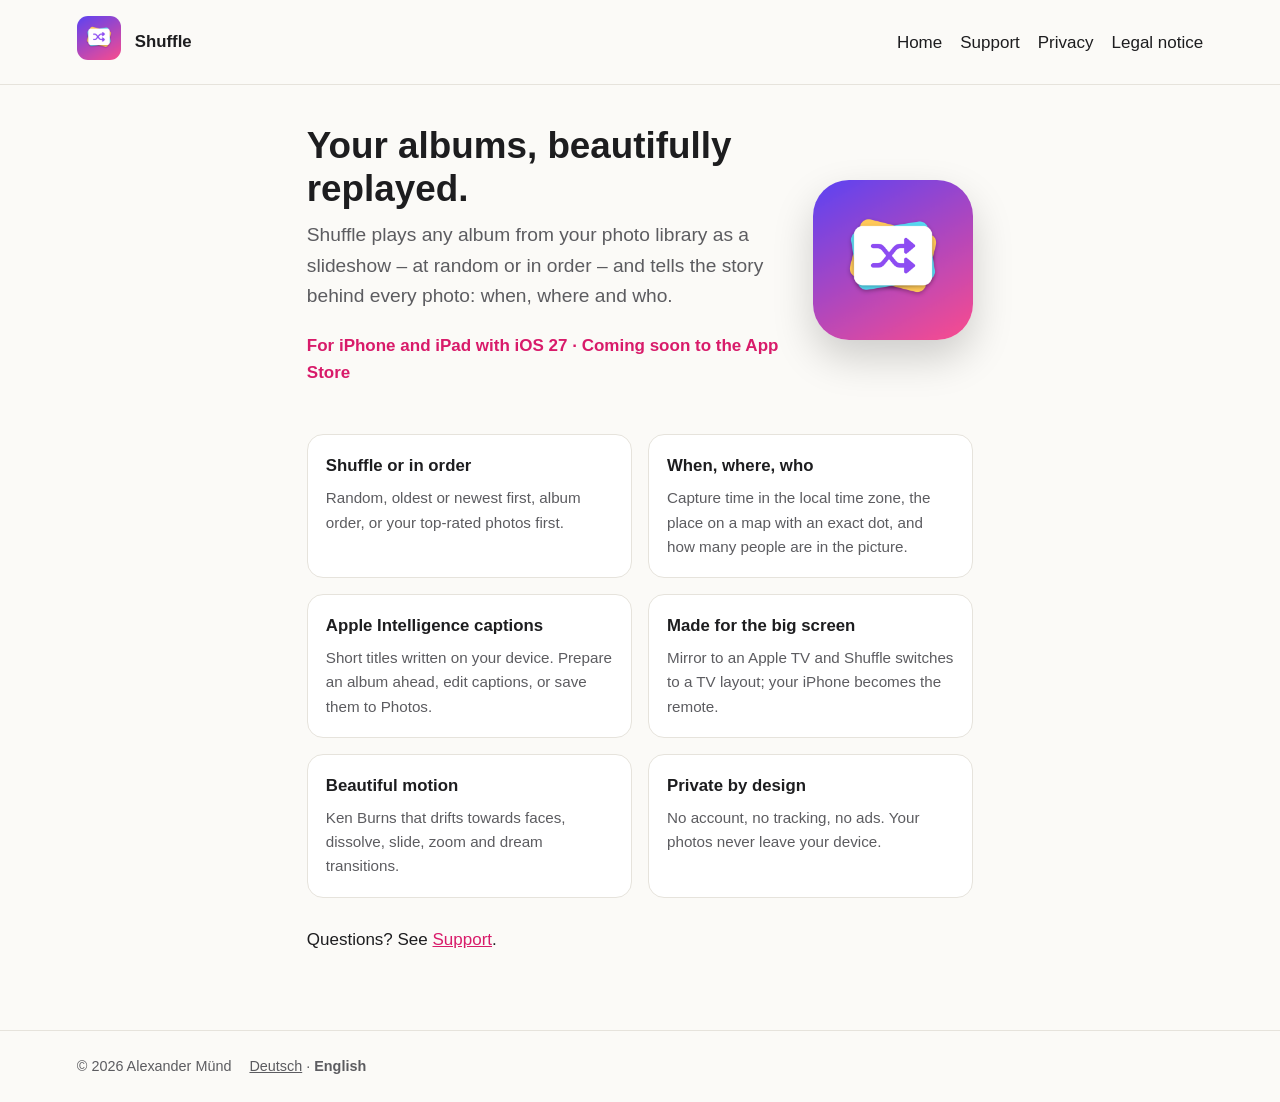
==== index.html @ f0638938 "Shuffle website: home, support, privacy policy, legal notice (en, de) Co-Authored-By: Claude Opus 5." ====
<!doctype html><html lang="en"><head><meta charset="utf-8"><meta name="viewport" content="width=device-width,initial-scale=1">
<link rel="stylesheet" href="style.css"><link rel="icon" href="favicon.png"><link rel="apple-touch-icon" href="apple-touch-icon.png">
<title>Shuffle – Photo Slideshows for iPhone, iPad and Apple TV</title><meta name="description" content="Play any photo album as a beautiful slideshow, shuffled or in order, with the story behind every photo."><link rel="alternate" hreflang="en" href="https://alymnd.github.io/shuffle-app/index.html"><link rel="alternate" hreflang="de" href="https://alymnd.github.io/shuffle-app/de/index.html"></head><body><header><a href="index.html"><img src="icon.png" alt=""></a><strong>Shuffle</strong><nav><a href="index.html">Home</a><a href="support.html">Support</a><a href="privacy.html">Privacy</a><a href="impressum.html">Legal notice</a></nav></header><main>
<div class="hero"><div><h1>Your albums, beautifully replayed.</h1>
<p class="lead">Shuffle plays any album from your photo library as a slideshow – at random or in order – and tells the story behind every photo: when, where and who.</p>
<p class="avail">For iPhone and iPad with iOS 27 · Coming soon to the App Store</p></div><img src="icon.png" alt="Shuffle app icon"></div>
<div class="grid">
<div class="card"><h3>Shuffle or in order</h3><p>Random, oldest or newest first, album order, or your top-rated photos first.</p></div>
<div class="card"><h3>When, where, who</h3><p>Capture time in the local time zone, the place on a map with an exact dot, and how many people are in the picture.</p></div>
<div class="card"><h3>Apple Intelligence captions</h3><p>Short titles written on your device. Prepare an album ahead, edit captions, or save them to Photos.</p></div>
<div class="card"><h3>Made for the big screen</h3><p>Mirror to an Apple TV and Shuffle switches to a TV layout; your iPhone becomes the remote.</p></div>
<div class="card"><h3>Beautiful motion</h3><p>Ken Burns that drifts towards faces, dissolve, slide, zoom and dream transitions.</p></div>
<div class="card"><h3>Private by design</h3><p>No account, no tracking, no ads. Your photos never leave your device.</p></div>
</div>
<p>Questions? See <a href="support.html">Support</a>.</p>
</main><footer><span>© 2026 Alexander Münd</span><span><a href="de/index.html" hreflang="de">Deutsch</a> · <strong>English</strong></span></footer></body></html>
---- style.css ----
:root{--bg:#fbfaf7;--fg:#1d1d1f;--muted:#5c5c60;--accent:#d81b6a;--card:#fff;--line:#e6e3dc}
@media (prefers-color-scheme:dark){:root{--bg:#141416;--fg:#f2f2f4;--muted:#a5a5ab;--accent:#ff6fa5;--card:#1e1e22;--line:#2c2c31}}
*{box-sizing:border-box}html{color-scheme:light dark}
body{margin:0;background:var(--bg);color:var(--fg);font:17px/1.6 -apple-system,BlinkMacSystemFont,"Segoe UI",Helvetica,Arial,sans-serif}
a{color:var(--accent)}
header{padding:16px 6vw;display:flex;align-items:center;gap:14px;border-bottom:1px solid var(--line);flex-wrap:wrap}
header strong{white-space:nowrap;font-size:1.05rem}
header img{width:44px;height:44px;border-radius:11px}
header nav{margin-left:auto;display:flex;gap:18px;flex-wrap:wrap;justify-content:flex-end}
header nav a{text-decoration:none;color:var(--fg);font-weight:500}
main{max-width:820px;margin:0 auto;padding:40px 6vw 60px}
.hero{display:grid;grid-template-columns:1fr auto;gap:28px;align-items:center;margin-bottom:40px}
.hero>img{width:160px;height:160px;border-radius:36px;box-shadow:0 18px 40px rgba(0,0,0,.18)}
h1{font-size:2.3rem;line-height:1.15;margin:0 0 10px}h2{margin-top:2.2em}h3{margin-top:1.6em}
.lead{font-size:1.2rem;color:var(--muted);margin:0 0 20px}
.avail{margin:0 0 8px;font-weight:600;color:var(--accent)}
.badge{display:inline-block;background:var(--fg);color:var(--bg);padding:10px 18px;border-radius:10px;text-decoration:none;font-weight:600}
.appstore{display:inline-block;margin:6px 0 0;line-height:0}
.appstore img{height:60px;width:auto}
.grid{display:grid;grid-template-columns:repeat(auto-fit,minmax(230px,1fr));gap:16px;margin:28px 0}
.card{background:var(--card);border:1px solid var(--line);border-radius:16px;padding:18px}
.card h3{margin:0 0 6px;font-size:1.05rem}.card p{margin:0;color:var(--muted);font-size:.95rem}
footer{border-top:1px solid var(--line);padding:24px 6vw;color:var(--muted);font-size:.9rem;display:flex;gap:18px;flex-wrap:wrap}
footer a{color:var(--muted)}
.note{background:var(--card);border-left:4px solid var(--accent);padding:12px 16px;border-radius:8px}
@media (max-width:640px){header{gap:10px 12px}header nav{margin-left:0;width:100%;justify-content:flex-start;gap:14px;font-size:.95rem;overflow-x:auto;flex-wrap:nowrap;padding-bottom:2px}header nav a{white-space:nowrap}.hero{grid-template-columns:1fr}.hero>img{width:110px;height:110px;border-radius:26px}h1{font-size:1.8rem}}
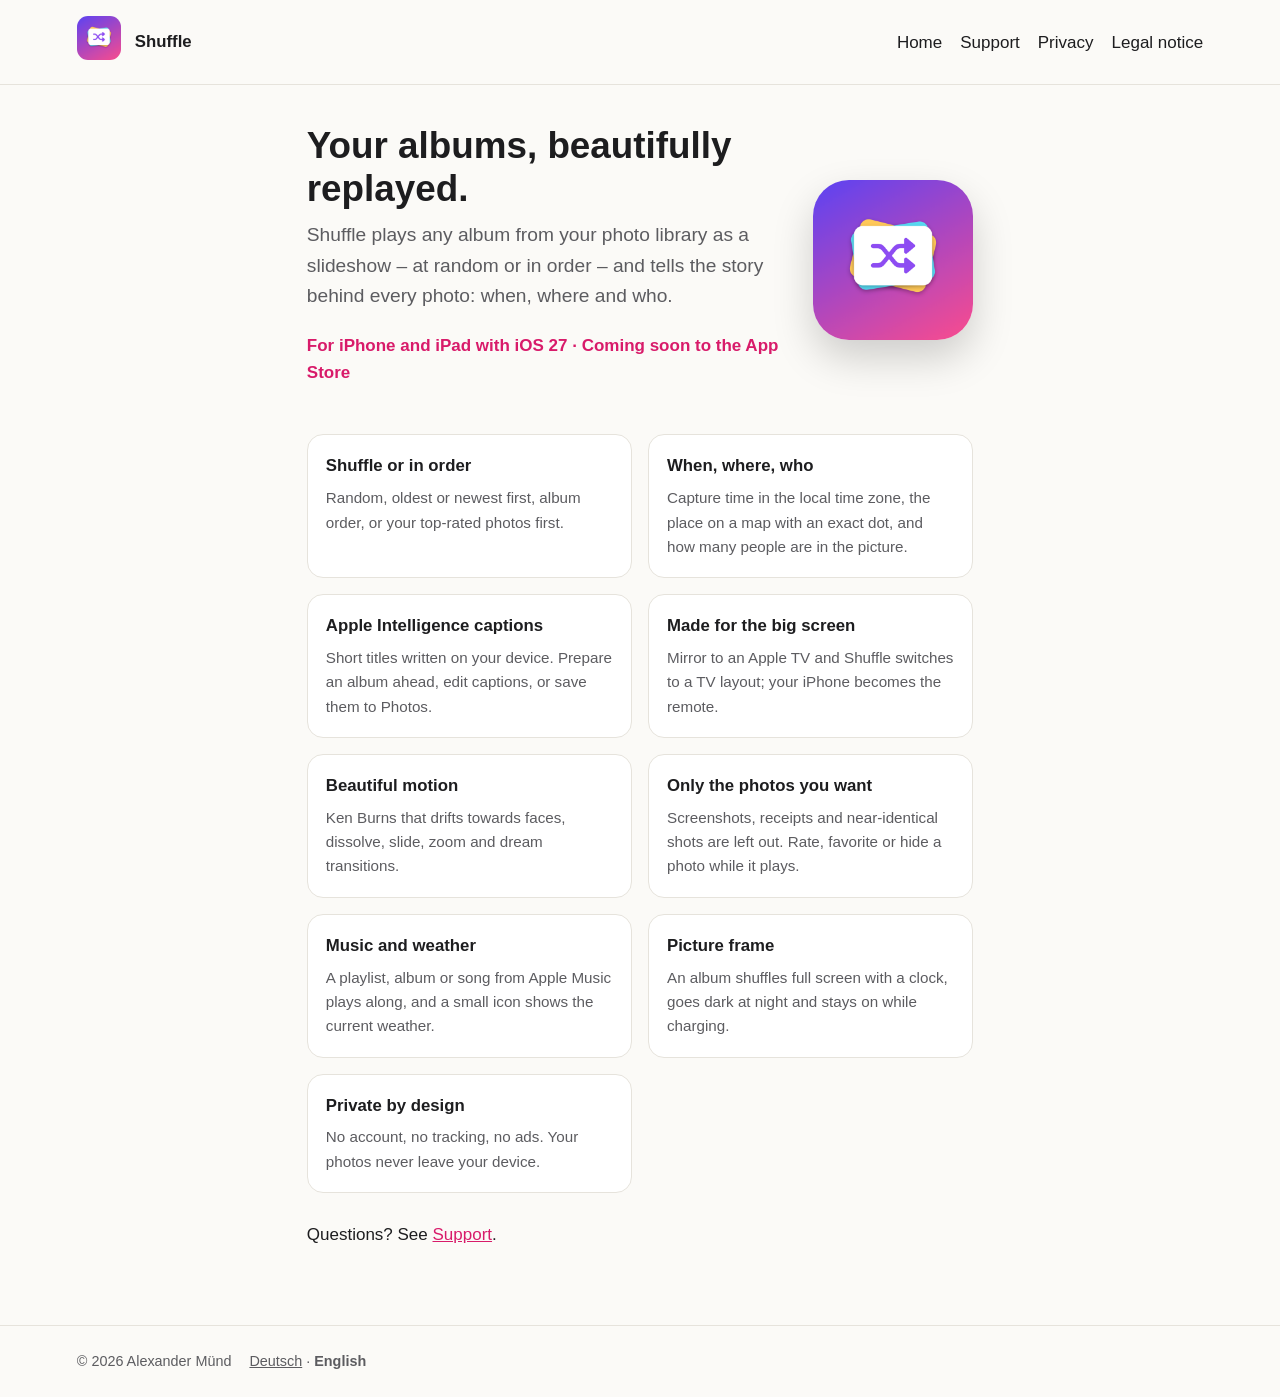
==== commit 3349f4ae: "Privacy policy: remove Spotify, add photo selection and hidden photos; new feature cards Co-Authored" ====
--- a/index.html
+++ b/index.html
@@ -10,6 +10,9 @@
 <div class="card"><h3>Apple Intelligence captions</h3><p>Short titles written on your device. Prepare an album ahead, edit captions, or save them to Photos.</p></div>
 <div class="card"><h3>Made for the big screen</h3><p>Mirror to an Apple TV and Shuffle switches to a TV layout; your iPhone becomes the remote.</p></div>
 <div class="card"><h3>Beautiful motion</h3><p>Ken Burns that drifts towards faces, dissolve, slide, zoom and dream transitions.</p></div>
+<div class="card"><h3>Only the photos you want</h3><p>Screenshots, receipts and near-identical shots are left out. Rate, favorite or hide a photo while it plays.</p></div>
+<div class="card"><h3>Music and weather</h3><p>A playlist, album or song from Apple Music plays along, and a small icon shows the current weather.</p></div>
+<div class="card"><h3>Picture frame</h3><p>An album shuffles full screen with a clock, goes dark at night and stays on while charging.</p></div>
 <div class="card"><h3>Private by design</h3><p>No account, no tracking, no ads. Your photos never leave your device.</p></div>
 </div>
 <p>Questions? See <a href="support.html">Support</a>.</p>
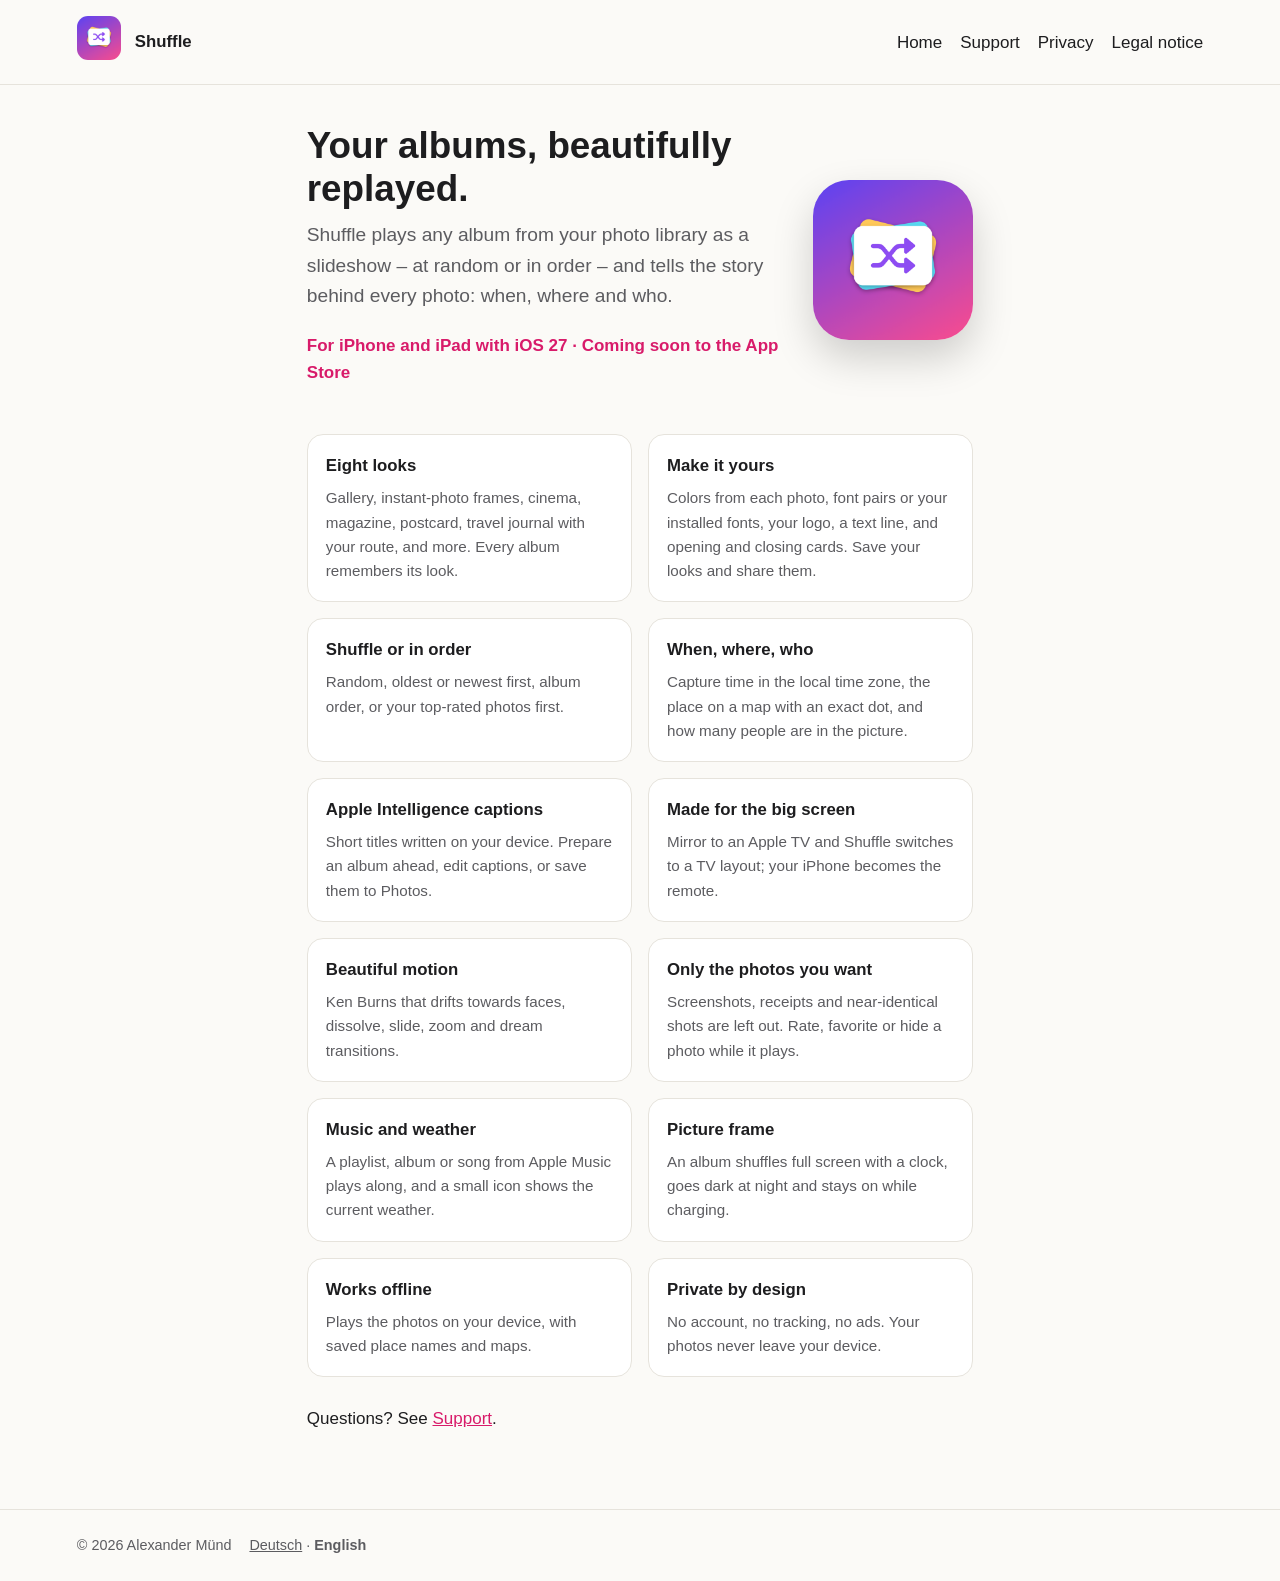
==== commit 915cd35c: "Slideshow styles, logo and offline: feature cards, help and privacy policy Co-Authored-By: Claude Op" ====
--- a/index.html
+++ b/index.html
@@ -5,6 +5,8 @@
 <p class="lead">Shuffle plays any album from your photo library as a slideshow – at random or in order – and tells the story behind every photo: when, where and who.</p>
 <p class="avail">For iPhone and iPad with iOS 27 · Coming soon to the App Store</p></div><img src="icon.png" alt="Shuffle app icon"></div>
 <div class="grid">
+<div class="card"><h3>Eight looks</h3><p>Gallery, instant-photo frames, cinema, magazine, postcard, travel journal with your route, and more. Every album remembers its look.</p></div>
+<div class="card"><h3>Make it yours</h3><p>Colors from each photo, font pairs or your installed fonts, your logo, a text line, and opening and closing cards. Save your looks and share them.</p></div>
 <div class="card"><h3>Shuffle or in order</h3><p>Random, oldest or newest first, album order, or your top-rated photos first.</p></div>
 <div class="card"><h3>When, where, who</h3><p>Capture time in the local time zone, the place on a map with an exact dot, and how many people are in the picture.</p></div>
 <div class="card"><h3>Apple Intelligence captions</h3><p>Short titles written on your device. Prepare an album ahead, edit captions, or save them to Photos.</p></div>
@@ -13,6 +15,7 @@
 <div class="card"><h3>Only the photos you want</h3><p>Screenshots, receipts and near-identical shots are left out. Rate, favorite or hide a photo while it plays.</p></div>
 <div class="card"><h3>Music and weather</h3><p>A playlist, album or song from Apple Music plays along, and a small icon shows the current weather.</p></div>
 <div class="card"><h3>Picture frame</h3><p>An album shuffles full screen with a clock, goes dark at night and stays on while charging.</p></div>
+<div class="card"><h3>Works offline</h3><p>Plays the photos on your device, with saved place names and maps.</p></div>
 <div class="card"><h3>Private by design</h3><p>No account, no tracking, no ads. Your photos never leave your device.</p></div>
 </div>
 <p>Questions? See <a href="support.html">Support</a>.</p>
